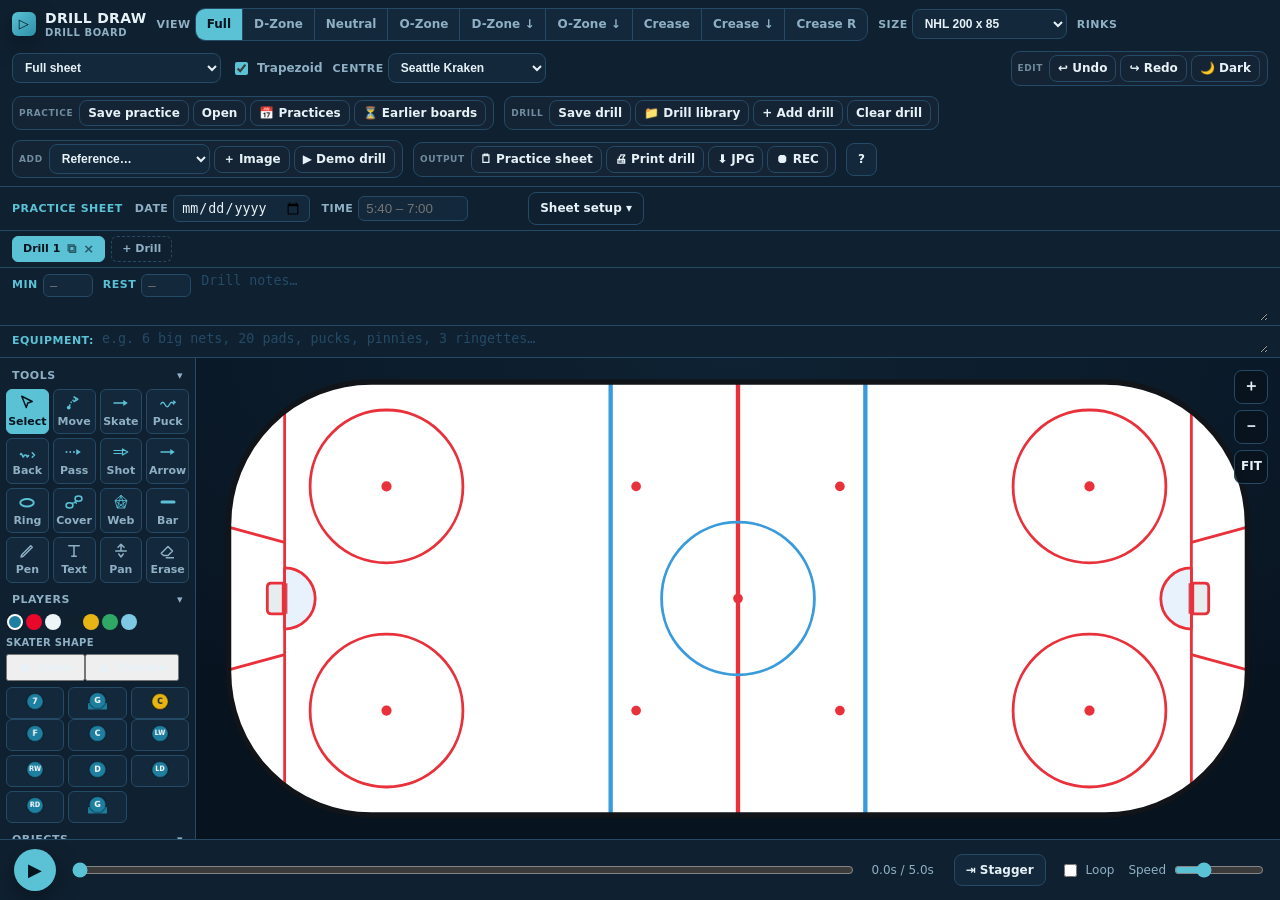
==== index.html @ b733887f "Group the toolbar, and fold the sheet band down to the line that changes Twenty-odd buttons in one r" ====
<!doctype html>
<meta charset="utf-8">
<meta name="viewport" content="width=device-width, initial-scale=1, maximum-scale=1, user-scalable=no">
<title>Drill Draw</title>
<link rel="icon" href="data:image/svg+xml,<svg xmlns='http://www.w3.org/2000/svg' viewBox='0 0 100 100'><rect width='100' height='100' rx='18' fill='%230A1622'/><ellipse cx='50' cy='54' rx='34' ry='22' fill='none' stroke='%23EAF6FB' stroke-width='5'/><line x1='16' y1='54' x2='84' y2='54' stroke='%23E8313A' stroke-width='4'/><line x1='50' y1='32' x2='50' y2='76' stroke='%233A9BDC' stroke-width='3'/><circle cx='50' cy='54' r='8' fill='none' stroke='%233A9BDC' stroke-width='3'/></svg>">
<link rel="stylesheet" href="style.css?v=uitidy-202611111545">


<div class="app">
  <!-- TOP -->
  <div class="top">
    <div class="brand"><span class="mark">▷</span><div>DRILL&nbsp;DRAW<small>DRILL BOARD</small></div></div>

    <span class="lbl">View</span>
    <div class="seg" id="viewSeg"></div>

    <span class="lbl">Size</span>
    <select id="rinkSizeSel" class="tbtn" style="padding:6px 8px;-webkit-appearance:menulist" title="Sheet size. The markings stay where they really are; only the ice around them changes."></select>

    <span class="lbl">Rinks</span>
    <select id="rinkSel" class="tbtn" style="padding:6px 8px;-webkit-appearance:menulist">
      <option value="full">Full sheet</option>
      <option value="half">Half sheet</option>
      <option value="halves">Two half sheets HORIZONTAL</option>
      <!-- Zone plays drawn net-down, two to a picture - the shape Josh's
           faceoff plays already come in. -->
      <option value="halvesV">Two half sheets VERTICAL</option>
      <option value="twofull">Two full sheets</option>
      <option value="field">Grass Field</option>
      <option value="iceplex">KCI Iceplex</option>
    </select>
    <label class="tchk" style="color:var(--muted);font-weight:600"><input type="checkbox" id="trapChk" checked> Trapezoid</label>

    <span class="lbl">Centre</span>
    <select id="logoSel" class="tbtn" style="padding:6px 8px;-webkit-appearance:menulist">
      <option value="none">No logo</option>
      <option value="krakenS" selected>Seattle Kraken</option>
      <option value="youthS">Kraken (mono)</option>
      <option value="anchorage">Anchorage Academy</option>
      <option value="anchorLight">Anchor (ice)</option>
      <option value="anchorNavy">Anchor (navy)</option>
      <option value="upload">Upload…</option>
    </select>

    <div class="spacer"></div>

    <!-- Twenty-odd buttons, all the same size and weight, with Save practice
         sitting next to Clear drill looking identical. Grouped by WHAT COMES
         OUT of them instead, each group named: the name is the only thing that
         tells you where to look for something you have not used in a week. -->
    <div class="tgroup" title="Undo, redo, and how the ice is lit">
      <span class="tglabel">Edit</span>
      <button class="tbtn ghost" id="undoBtn" title="Undo (Ctrl+Z)">↩ Undo</button>
      <button class="tbtn ghost" id="redoBtn" title="Redo (Ctrl+Y)">↪ Redo</button>
      <button class="tbtn ghost" id="darkIceBtn" title="Toggle dark ice">🌙 Dark</button>
    </div>

    <div class="tgroup" title="The whole practice — every drill tab together">
      <span class="tglabel">Practice</span>
      <button class="tbtn ghost" id="exportBtn" title="Save the whole practice — every drill tab — as one file">Save practice</button>
      <button class="tbtn ghost" id="importBtn" title="Open a saved practice. This REPLACES the drills on the board.">Open</button>
      <!-- Every day, saved or still to build. The date box only tells you
           about a practice once you have guessed its date; this is the list. -->
      <button class="tbtn ghost" id="practiceBtn" title="Every practice you have saved, newest first, plus the ice on the calendar with no practice built yet">📅 Practices</button>
      <!-- The board keeps its last 10 states in this browser. They were only
           reachable from the restore prompt on load, which means on the one day
           Josh needed them they were unreachable. -->
      <button class="tbtn ghost" id="histBtn" title="The last boards this browser kept — newest first. Use it to get back work that was never saved to a file.">⏳ Earlier boards</button>
    </div>

    <!-- A practice collects tabs; the bank holds one drill per file. Saving the
         whole board under a drill's name is how a "drill" file ends up with
         four drills in it - so the two saves live in different groups. -->
    <div class="tgroup" title="One drill — the tab you are on">
      <span class="tglabel">Drill</span>
      <button class="tbtn ghost" id="saveDrillBtn" title="Save only the drill you are on, as its own file for the library">Save drill</button>
      <!-- Picking a drill by filename is picking blind. This shows the drawings. -->
      <button class="tbtn ghost" id="libBtn" title="See your saved drills as pictures and add one as a tab">📁 Drill library</button>
      <button class="tbtn ghost" id="addDrillBtn" title="Bring a saved file in as extra drill tabs, keeping what you have open">+ Add drill</button>
      <button class="tbtn ghost" id="clearBtn" title="Empties the drill you are on. The other drill tabs are not touched.">Clear drill</button>
    </div>

    <div class="tgroup" title="Put something on the ice to draw over">
      <span class="tglabel">Add</span>
      <select id="refSel" class="tbtn" style="padding:6px 8px;-webkit-appearance:menulist" title="Drop a drill diagram on the ice to trace and animate over">
        <option value="">Reference…</option>
        <option value="stations">10U Stealth (stations)</option>
        <option value="swing">Figure-8 swing</option>
        <option value="flow">Flow / regroup</option>
        <option value="cones">Cone weave</option>
        <option value="uploadref">Upload…</option>
      </select>
      <button class="tbtn ghost" id="imgBtn" title="Insert a logo or photo for a client">＋ Image</button>
      <button class="tbtn ghost" id="demoBtn" title="Load the 2v1 breakout example in its own tab. The drill you are on is not touched.">▶ Demo&nbsp;drill</button>
    </div>

    <div class="tgroup" title="Paper, pictures and video out">
      <span class="tglabel">Output</span>
      <button class="tbtn ghost" id="sheetBtn" title="Print every drill tab as a practice sheet — four rinks a page, notes on the lines beside each one">🗒 Practice sheet</button>
      <button class="tbtn ghost" id="printBtn" title="Print the drill you are on, one to a page">🖨 Print drill</button>
      <button class="tbtn ghost" id="imgExportBtn" title="Export current view as JPG">⬇ JPG</button>
      <button class="tbtn ghost" id="recBtn" title="Record canvas to video (WebM)">⏺ REC</button>
    </div>

    <button class="tbtn" id="helpBtn" title="Quick start">?</button>
    <input type="file" id="imgFile" accept="image/*" hidden>
    <input type="file" id="jsonFile" accept="application/json,.json" hidden>
    <input type="file" id="logoFile" accept="image/*" hidden>
    <input type="file" id="refFile" accept="image/*" hidden>
  </div>

  <!-- The practice sheet's header band. It prints at the top of both pages and
       saves with the file, so yesterday's sheet reopens already filled in. -->
  <!-- The band used to lay every field out at once and pushed the ice a long
       way down the page. Most of it - team, coach, the crests, the rest value -
       is set once and then read, not edited. So the line that is ALWAYS here is
       the one Josh changes per practice and reads while he builds: the day, the
       time, which ice, what it adds up to. The rest is one click away. -->
  <div class="sheet-head" id="sheetHead">
    <span class="sh-lbl">Practice sheet</span>
    <label>Date <input type="date" id="shDate"></label>
    <label>Time <input type="text" id="shTime" placeholder="5:40 – 7:00"></label>
    <!-- Wednesday has two ice times. When the card holds more than one session
         for this date, pick which one the sheet prints. -->
    <label id="shSessionWrap" style="display:none">Session
      <select id="shSession" class="shlogo"></select>
    </label>
    <!-- What the drills add up to, against the ice you have booked. -->
    <span class="sh-note" id="minsTotal"></span>
    <!-- Which session of the season this is, counted off calendar.json. -->
    <span class="sh-note" id="iceCount"></span>
    <span class="sh-note" id="linesState"></span>
    <!-- Changing the date re-points the header, the lines and the ice count,
         but the DRILLS are whatever tabs are open - they only change when a
         practice is opened. If the folder holds one for the day you just
         picked, this offers it rather than making you hunt the file name. -->
    <button class="sh-note sh-open" id="openDayBtn" hidden></button>
    <div class="spacer"></div>
    <button class="tbtn ghost sh-more" id="sheetMore" aria-expanded="false"
      title="Team, coach, crests, rest between drills, and loading the line-up card">Sheet setup ▾</button>
  </div>

  <!-- Set once a season, or once a practice at most. -->
  <div class="sheet-more" id="sheetMoreRow" hidden>
    <label>Team <input type="text" id="shTeam" placeholder="18U AAA Jr Kraken"></label>
    <label>Coach <input type="text" id="shCoach" placeholder="Mizerek"></label>
    <!-- Water, a word at the board, the next drill getting set up: real time
         that the drill minutes never counted, so a 75-minute plan quietly
         needed 85. Editable, because it varies. -->
    <label title="Water, board talk, setting up the next drill. Counted between drills, not after the last one.">Between drills <input type="number" id="shGap" min="0" max="10" step="1" value="2" style="width:44px"> min</label>
    <!-- Front and back carry different crests on Josh's sheet - the Seattle
         Kraken wordmark on page 1, the Jr Kraken lockup on page 2 - so each
         page gets its own picker. An upload sticks until it is replaced. -->
    <label title="Crest at the top of page 1">Front crest
      <select id="shLogoF" class="shlogo"></select>
    </label>
    <label title="Crest at the top of page 2, above the lineup grid">Back crest
      <select id="shLogoB" class="shlogo"></select>
    </label>
    <!-- Lines come in as the line-up card's own export. Drill Draw is a public
         page and cannot read the gated Kraken site, so the file does the
         travelling; it is kept in this browser and never uploaded. -->
    <button class="tbtn ghost" id="linesBtn" title="Load the line-up card's exported .json (and roster.json) so the back page fills in for this date">👥 Lines…</button>
    <span class="sh-note" id="linesNote"></span>
    <button class="sh-clear" id="linesClear" title="Forget the loaded lines and roster" style="display:none">×</button>
    <input type="file" id="shLogoFile" accept="image/*" hidden>
    <input type="file" id="linesFile" accept="application/json,.json" multiple hidden>
  </div>

  <div class="scenebar" id="scenebar"></div>
  <div class="drill-notes notes-row">
    <label class="mins-lbl" title="How long this rink runs. Totalled against the Time above and printed on the sheet.">Min
      <input type="number" id="drillMins" min="0" max="180" step="1" placeholder="–">
    </label>
    <!-- Rest AFTER this drill. Blank means the Between-drills default; 0 means
         it runs straight into the next one, which is how a block of faceoff
         plays is walked through. A long one can also be set longer - a hard
         battle drill is not followed by the same breather as a warmup. -->
    <label class="mins-lbl" title="Water and board time AFTER this drill. Blank uses the Between-drills default. 0 runs straight into the next drill.">Rest
      <input type="number" id="drillRest" min="0" max="30" step="1" placeholder="–">
    </label>
    <textarea id="drillNotes" rows="1" placeholder="Drill notes…"></textarea>
  </div>
  <div class="drill-notes equip-bar"><span class="equip-lbl">Equipment:</span><textarea id="equipNotes" rows="1" placeholder="e.g. 6 big nets, 20 pads, pucks, pinnies, 3 ringettes…"></textarea></div>
  <div class="body">
    <!-- TRAY -->
    <div class="tray">
      <!-- Tools sit at the top now. Two-wide, sixteen deep, and last in the list,
           the rail started 200px below the bottom of the tray: on a laptop you
           could not see Select or Move at all without scrolling, and Move is the
           tool everything on the ice animates from. -->
      <h4 class="tray-toggle" data-target="sec-tools">Tools <span class="tray-arrow">▾</span></h4>
      <div class="tray-sec" id="sec-tools">
        <div class="toolgrid" id="tools"></div>
      </div>

      <h4 class="tray-toggle" data-target="sec-players">Players <span class="tray-arrow">▾</span></h4>
      <div class="tray-sec" id="sec-players">
        <div class="swatchrow" id="swatches"></div>
        <div class="kd-holds" id="playerShapes" style="margin:6px 0"></div>
        <div class="pieces player-grid" id="skaters"></div>
        <div class="pieces player-grid" id="positions"></div>
      </div>

      <h4 class="tray-toggle" data-target="sec-objects">Objects <span class="tray-arrow">▾</span></h4>
      <div class="tray-sec" id="sec-objects">
        <div class="pieces obj-grid" id="equip"></div>
      </div>

      <!-- This row was headed "Move", which named nothing you can see in it. It is
           the colour used for the next object or line you draw, and for whatever
           is selected. -->
      <h4 class="tray-toggle" data-target="sec-objcolor" title="Colour for the next object or line you draw, or for the current selection">Object colour <span class="tray-arrow">▾</span></h4>
      <div class="tray-sec" id="sec-objcolor">
        <div class="swatchrow" id="objcolors"></div>
      </div>
    </div>

    <!-- STAGE -->
    <div class="stage">
      <canvas id="cv"></canvas>
<div class="zoomctl">
        <button id="zin" title="Zoom in">＋</button>
        <button id="zout" title="Zoom out">－</button>
        <button id="zfit" title="Fit view" style="font-size:12px">FIT</button>
      </div>

      <!-- INSPECTOR -->
      <div class="inspect" id="inspect">
        <div class="title"><span id="inspTitle">Selection</span><button id="inspClose">×</button></div>
        <div id="inspBody"></div>
      </div>
    </div>
  </div>

  <!-- TRANSPORT -->
  <div class="transport">
    <button class="play" id="playBtn" title="Play / pause (Space)">▶</button>
    <div class="scrub">
      <input type="range" id="scrubber" min="0" max="1000" value="0">
      <span class="time" id="timeLbl">0.0s / 5.0s</span>
    </div>
    <button class="tbtn" id="staggerBtn" title="Space out start times so pieces move one after another">⇥ Stagger</button>
    <label class="tchk"><input type="checkbox" id="loopChk"> Loop</label>
    <label class="tchk">Speed
      <input type="range" id="speed" min="2" max="12" step="0.5" value="5" style="width:90px">
    </label>
  </div>
</div>

<div class="toast" id="toast"></div>

<!-- SAVE DRILL MODAL -->
<div class="modal" id="saveModal">
  <div class="card" style="max-width:360px">
    <h2 style="font-size:16px;margin-bottom:12px">Save Drill</h2>
    <div class="field">
      <label>Drill name</label>
      <input type="text" id="drillNameInput" placeholder="e.g. 2v1 Breakout" maxlength="80" style="font-size:14px">
    </div>
    <!-- Saving used to offer back the name of the last file OPENED, which on a
         new day means today's drawings aimed at yesterday's file. This line
         says, in words, what is about to be written and for which day. -->
    <p id="saveWhat" style="font-size:11px;color:var(--muted);margin:8px 0 0"></p>
    <p id="saveWarn" style="font-size:11px;color:#ffb34d;margin:6px 0 0;display:none"></p>
    <!-- This used to read "File will download - save it to your Drills folder",
         which is the FALLBACK path. In Chrome the app opens a folder picker and
         writes straight there, so the label was describing something that does
         not happen and hid the fact that you get to choose. -->
    <p style="font-size:11px;color:var(--muted);margin:8px 0">You pick the folder — the browser remembers it for next time.</p>
    <div style="display:flex;gap:8px;margin-top:14px;justify-content:flex-end">
      <button class="tbtn ghost" id="saveModalCancel">Cancel</button>
      <button class="tbtn" id="saveModalConfirm" style="background:var(--accent);color:#04141c;border-color:var(--accent)">Choose folder &amp; save</button>
    </div>
  </div>
</div>

<!-- HELP -->
<div class="modal" id="modal">
  <div class="card">
    <h2>Drill Draw — quick start</h2>
    <p>A whiteboard that <b>moves</b>. Drop pieces on the ice, draw where they travel, press play.</p>

    <h3>Make a piece move</h3>
    <ol>
      <li>Click a <b>skater</b> (or any piece) in the tray, then click the ice to place it.</li>
      <li>Pick the <b>Move</b> tool and <b>drag from that piece</b> to draw where it travels. You'll see a shaded <b>lane</b> showing the range, with a faded ghost of the piece at the destination.</li>
      <li>Press <b>Play</b>. The piece glides along the lane. Give several pieces lanes and they move together.</li>
      <li>Reshape any lane: <b>Select</b> it and drag the dots. Move the piece and its lane follows.</li>
      <li>Want a rush that unfolds in order? Hit <b>⇥ Stagger</b>, or select a lane and set its <b>Start delay</b> and <b>Travel time</b>.</li>
    </ol>
    <p class="mini">Only <b>Move</b> animates. Every other tool draws the diagram and never moves anything.</p>

    <!-- Every tool on the rail, by the name on its button. This card used to
         name five of sixteen, so Puck, Back, Ring, Cover, Web, Bar and Text
         were documented nowhere. -->
    <h3>The tools</h3>
    <ol>
      <li><b>Select</b> pick up and drag · <b>Move</b> animate a piece · <b>Pan</b> drag the view · <b>Erase</b> click a piece or line to delete it.</li>
      <li><b>Skate</b> solid line, skating route · <b>Puck</b> wavy line, skating with the puck · <b>Back</b> skating backwards.</li>
      <li><b>Pass</b> dotted line — click to add a bump or redirect, double-click to finish · <b>Shot</b> double line · <b>Arrow</b> straight arrow.</li>
      <li><b>Ring</b> drag a box around a player to circle them · <b>Cover</b> circle a player, then circle who they cover, and a line joins the two.</li>
      <li><b>Web</b> click each player, double-click to close — lines join them all, so a dense web means they're bunched and a thin one means space · <b>Bar</b> straight bar with no head, a gap to close or a lane to seal.</li>
      <li><b>Pen</b> freehand · <b>Text</b> click to drop a label, double-click it to edit.</li>
    </ol>

    <h3>Carry &amp; pass a puck</h3>
    <ol>
      <li>Give your players their <b>Move</b> routes first.</li>
      <li>Select a <b>puck</b>. In its panel, <b>Set carrier</b> and click the player who starts with it.</li>
      <li><b>Add pass</b> and click the receiver. The puck rides the carrier, then passes to where the receiver <i>will be</i> (a lead pass), then rides them. Chain more passes for give-and-go, D-to-D, breakouts.</li>
      <li>Adjust each pass's timing with its slider so it lands on the tape.</li>
    </ol>

    <h3>Build the picture</h3>
    <ol>
      <li><b>Players</b> tray: skaters, goalie, coach and position letters, in the team colour you pick above them. <b>Objects</b> tray: puck, pucks, ball, net, cone, tire, bumper, ring, dot, zone. <b>Object colour</b> sets the colour of the next object or line, or recolours what's selected.</li>
      <li><b>View</b> isolates a zone (D-zone / neutral / O-zone). <b>Rinks</b> switches to a half sheet, two sheets for split-ice stations, the grass field or the Iceplex.</li>
      <li><b>＋ Image</b> drops in a client logo or photo; drag and resize it like any piece.</li>
      <li><b>Select</b> tool: click to pick one, <b>drag a box</b> over empty ice to select many, <b>Shift-click</b> to add or remove. Then drag any to move them together, recolour, <kbd>⌘/Ctrl D</kbd> to duplicate, or <kbd>Delete</kbd> to remove the whole group.</li>
    </ol>

    <h3>Keep your work</h3>
    <p><b>Save</b> writes the drill into a folder you choose; <b>Open</b> loads it back. <b>⬇ JPG</b> does the same for the picture, and remembers its own folder separately &mdash; point it at your Systems &amp; Drills folder on Drive and the picture goes up on the team site by itself. <kbd>Space</kbd> play, <kbd>Esc</kbd> deselect, <kbd>Ctrl/⌘ Z</kbd> undo.</p>

    <div class="closerow"><button class="tbtn" id="helpClose">Got it</button></div>
  </div>
</div>

<script src="app.js?v=uitidy-202611111545"></script>
<script>
  // Offline copy (sw.js): online nothing changes; offline this page still opens.
  if ("serviceWorker" in navigator) navigator.serviceWorker.register("sw.js").catch(function () { });
</script>
---- style.css ----
:root{
    --navy:#0A1622; --navy2:#0F2030; --panel:#13283A; --panel2:#193449;
    --line:#244A66; --ink:#E7F2F8; --muted:#8FB0C4; --ice:#EAF6FB; --ice2:#D6ECF4;
    --accent:#5BC2D6; --accentdk:#2E8FA8; --gold:#E7B416; --red:#E9072B;
    --shadow:0 8px 24px rgba(0,0,0,.35);
    --r:10px;
  }
  body.light-theme{
    --navy:#F0F4F8; --navy2:#FFFFFF; --panel:#E2EAF0; --panel2:#D0DCE8;
    --line:#B0C4D4; --ink:#0A1622; --muted:#4A6A82; --ice:#EAF6FB; --ice2:#D6ECF4;
    --shadow:0 4px 16px rgba(0,0,0,.12);
  }
  *{box-sizing:border-box}
  html,body{height:100%}
  body{margin:0;background:var(--navy);color:var(--ink);
    font:14px/1.4 "Inter",system-ui,Segoe UI,Roboto,Helvetica,Arial,sans-serif;
    -webkit-font-smoothing:antialiased;overflow:hidden;user-select:none;-webkit-user-select:none}
  button{font:inherit;color:inherit;cursor:pointer}
  .app{display:flex;flex-direction:column;height:100vh;width:100vw}

  /* top bar */
  .top{display:flex;flex-wrap:wrap;align-items:center;gap:10px;padding:8px 12px;background:var(--navy2);
    border-bottom:1px solid var(--line);flex:0 0 auto;z-index:5}
  .brand{display:flex;align-items:center;gap:9px;font-weight:800;letter-spacing:.3px}
  .brand .mark{width:24px;height:24px;border-radius:6px;
    background:linear-gradient(135deg,var(--accent),var(--accentdk));
    display:grid;place-items:center;color:#04141c;font-size:13px;box-shadow:var(--shadow)}
  .brand small{display:block;font-weight:600;font-size:10px;color:var(--muted);letter-spacing:.6px;margin-top:-2px}
  .seg{display:flex;background:var(--panel);border:1px solid var(--line);border-radius:var(--r);overflow:hidden}
  .seg button{background:transparent;border:0;padding:7px 11px;color:var(--muted);font-size:12px;font-weight:600;
    border-right:1px solid var(--line)}
  .seg button:last-child{border-right:0}
  .seg button.on{background:var(--accent);color:#04141c}
  .seg button:hover:not(.on){background:var(--panel2);color:var(--ink)}
  .top .spacer{flex:1}
  .tbtn{background:var(--panel);border:1px solid var(--line);border-radius:8px;padding:7px 11px;font-size:12px;
    font-weight:600;color:var(--ink);display:inline-flex;align-items:center;gap:6px}
  .tbtn:hover{background:var(--panel2)}
  .tbtn.ghost{background:transparent}
  .top .lbl{font-size:11px;color:var(--muted);font-weight:600;text-transform:uppercase;letter-spacing:.5px;margin-right:-6px}

  /* scene tabs */
  .scenebar{display:flex;align-items:center;gap:6px;padding:5px 12px;background:var(--navy2);
    border-bottom:1px solid var(--line);flex:0 0 auto;overflow-x:auto;min-height:36px}
  .scenetab{padding:4px 10px;border-radius:6px;font-size:11px;font-weight:700;
    border:1px solid var(--line);background:var(--panel);color:var(--muted);cursor:pointer;
    white-space:nowrap;display:flex;align-items:center;gap:5px}
  .scenetab:hover:not(.on){background:var(--panel2);color:var(--ink)}
  .scenetab.on{background:var(--accent);color:#04141c;border-color:var(--accent)}
  .scenetab-x{font-size:13px;line-height:1;opacity:.6;margin-left:2px}
  .scenetab-x:hover{opacity:1}
  .scenetab-add{background:transparent;border-style:dashed;color:var(--muted)}
  .scenetab-add:hover{background:var(--panel);color:var(--ink)}

  .body{flex:1;display:flex;min-height:0}

  /* tray */
  /* 196, not 172. Four thumbnails plus the scrollbar need the width; at 172 the
     third column of Objects sat outside the box, reachable only by scrolling
     sideways inside a 144px strip. */
  .tray{width:196px;flex:0 0 auto;background:var(--navy2);border-right:1px solid var(--line);
    padding:5px 6px;overflow-y:auto}
  .tray h4{margin:6px 2px 3px;font-size:11px;letter-spacing:.5px;text-transform:uppercase;color:var(--muted)}
  .tray h4:first-child{margin-top:2px}
  .tray-toggle{cursor:pointer;display:flex;justify-content:space-between;align-items:center;
    padding:3px 4px;border-radius:5px;user-select:none}
  .tray-toggle:hover{background:var(--panel2);color:var(--ink)}
  .tray-arrow{font-size:11px;transition:transform .18s}
  .tray-toggle.collapsed .tray-arrow{transform:rotate(-90deg)}
  .tray-sec{overflow:hidden;transition:max-height .2s ease}
  .tray-sec.collapsed{max-height:0!important}
  .tray-sec>*{overflow-x:auto}
  /* Four across, not two. Sixteen tools stacked two-wide made a 415px rail that
     started below the fold, so Select and Move - the tool the whole animation
     runs on - could not be seen without scrolling. Four rows of four fit, and
     every tool keeps its name. */
  .toolgrid{display:grid;grid-template-columns:repeat(4,minmax(0,1fr));gap:4px}
  .tool{background:var(--panel);border:1px solid var(--line);border-radius:6px;padding:4px 2px;
    display:flex;flex-direction:column;align-items:center;gap:2px;font-size:11px;font-weight:600;color:var(--muted)}
  .tool svg{width:18px;height:18px}
  .tool:hover{background:var(--panel2);color:var(--ink)}
  .tool.on{background:var(--accent);color:#04141c;border-color:var(--accent)}
  .tool.on svg *{stroke:#04141c}
  /* minmax(0,1fr), not 1fr. A 1fr column will not shrink below its contents, and
     the thumbnails are 56px canvases - that is what pushed every grid wider than
     the tray and put a scrollbar inside each section. */
  .pieces{display:grid;grid-template-columns:repeat(2,minmax(0,1fr));gap:4px}
  .pieces.obj-grid{grid-template-columns:repeat(4,minmax(0,1fr))}
  /* Players stay three across. They are the one tray with no name under the
     thumbnail - the picture IS the label - so shrinking them to four is the
     one place the density costs you something. */
  .pieces.player-grid{grid-template-columns:repeat(3,minmax(0,1fr))}
  .pieces.player-grid .piece{height:32px}
  .piece{background:var(--panel);border:1px solid var(--line);border-radius:6px;height:42px;
    display:grid;place-items:center;position:relative}
  .piece:hover{background:var(--panel2);border-color:var(--accentdk)}
  /* The thumbnail is drawn at 56x36 and now scales to whatever the cell is. */
  .piece canvas{pointer-events:none;max-width:100%;height:auto}
  .piece .nm{position:absolute;bottom:1px;left:0;right:0;text-align:center;font-size:9px;color:var(--muted)}
  .swatchrow{display:flex;flex-wrap:wrap;gap:3px;margin:1px 1px 0}
  .sw{width:16px;height:16px;border-radius:50%;border:2px solid transparent;cursor:pointer}
  .sw.on{border-color:#fff;box-shadow:0 0 0 1px var(--navy)}

  /* canvas */
  .stage{flex:1;position:relative;min-width:0;background:
    radial-gradient(120% 120% at 50% 0%, #0E2233 0%, #081320 70%)}
  #cv{position:absolute;inset:0;width:100%;height:100%;display:block;cursor:crosshair;touch-action:none}
  #cv.select{cursor:default}
  #cv.pan{cursor:grab}
  .hint{display:none!important}
  .zoomctl{position:absolute;right:12px;top:12px;display:flex;flex-direction:column;gap:6px}
  .zoomctl button{width:34px;height:34px;border-radius:8px;background:rgba(8,18,28,.8);
    border:1px solid var(--line);font-size:16px;font-weight:700;display:grid;place-items:center}
  .zoomctl button:hover{background:var(--panel2)}

  /* inspector */
  .inspect{position:absolute;right:12px;bottom:12px;width:230px;background:rgba(10,20,30,.94);
    border:1px solid var(--line);border-radius:12px;padding:12px;box-shadow:var(--shadow);display:none}
  .inspect.show{display:block}
  .inspect .title{font-weight:700;font-size:12px;margin-bottom:8px;display:flex;justify-content:space-between;align-items:center}
  .inspect .title button{background:none;border:0;color:var(--muted);font-size:16px;line-height:1}
  .field{margin:8px 0}
  .field label{display:block;font-size:10px;text-transform:uppercase;letter-spacing:.5px;color:var(--muted);margin-bottom:4px}
  .field input[type=text],.field input[type=number]{width:100%;background:var(--panel);border:1px solid var(--line);
    border-radius:7px;color:var(--ink);padding:6px 8px;font:inherit}
  .field input[type=range]{width:100%;accent-color:var(--accent)}
  .row2{display:flex;gap:8px}
  .row2>*{flex:1}
  .del{width:100%;margin-top:6px;background:rgba(233,7,43,.15);border:1px solid rgba(233,7,43,.5);
    color:#ff8a9a;border-radius:8px;padding:7px;font-weight:700}
  .del:hover{background:rgba(233,7,43,.28)}
  .mini{font-size:11px;color:var(--muted);margin:2px 0 8px}

  /* bottom transport */
  .transport{flex:0 0 auto;background:var(--navy2);border-top:1px solid var(--line);
    display:flex;align-items:center;gap:14px;padding:9px 14px}
  .play{width:42px;height:42px;border-radius:50%;border:0;background:var(--accent);color:#04141c;
    font-size:18px;display:grid;place-items:center;box-shadow:var(--shadow)}
  .play:hover{background:#6fd0e3}
  .scrub{flex:1;display:flex;align-items:center;gap:10px}
  .scrub input[type=range]{flex:1;accent-color:var(--accent)}
  .time{font-variant-numeric:tabular-nums;font-size:12px;color:var(--muted);min-width:74px;text-align:center}
  .tchk{display:flex;align-items:center;gap:6px;font-size:12px;color:var(--muted)}
  .tchk input{accent-color:var(--accent)}
  kbd{background:var(--panel);border:1px solid var(--line);border-bottom-width:2px;border-radius:5px;
    padding:1px 5px;font:11px ui-monospace,monospace;color:var(--ink)}
  .toast{position:fixed;left:50%;bottom:78px;transform:translateX(-50%) translateY(20px);opacity:0;
    background:#08131e;border:1px solid var(--accentdk);color:var(--ink);padding:8px 16px;border-radius:999px;
    font-size:12.5px;transition:.25s;pointer-events:none;z-index:30}
  .toast.show{opacity:1;transform:translateX(-50%) translateY(0)}

  /* help modal */
  .modal{position:fixed;inset:0;background:rgba(4,10,16,.7);display:none;place-items:center;z-index:40}
  .modal.show{display:grid}
  .card{width:min(560px,92vw);max-height:86vh;overflow:auto;background:var(--navy2);border:1px solid var(--line);
    border-radius:16px;padding:22px 24px;box-shadow:var(--shadow)}
  .card h2{margin:0 0 4px;font-size:18px}
  .card h3{margin:18px 0 6px;font-size:13px;color:var(--accent);text-transform:uppercase;letter-spacing:.6px}
  .card p,.card li{color:var(--muted);font-size:13.5px}
  .card ol{padding-left:18px;margin:6px 0}
  .card .x{position:absolute}
  .card .closerow{display:flex;justify-content:flex-end;margin-top:18px}
  @media (max-width:760px){
    .tray{width:172px}
    .pieces.obj-grid,.pieces.player-grid{grid-template-columns:repeat(3,minmax(0,1fr))}
    .inspect{width:200px}
    .seg button{padding:7px 8px}
  }

  /* dark ice mode */
  body.dark-ice{--ice:#1a2a3a;--ice2:#152233}

  /* drill notes */
  .drill-notes{padding:3px 12px 4px;background:var(--navy2);border-bottom:1px solid var(--line);flex:0 0 auto}
  /* Three lines to start, grows with what you type, and still draggable past
     that. A one-line box for "1. Forward to backward, escape, attack with fake
     and shot. 2. With puck, low through zone..." meant writing a paragraph
     through a letterbox. */
  .drill-notes textarea{width:100%;background:transparent;border:none;border-radius:0;color:var(--muted);
    font:12px/1.45 inherit;resize:vertical;outline:none;padding:2px 0;
    min-height:50px;max-height:40vh;overflow-y:auto;display:block}
  .equip-bar textarea{min-height:24px}
  .drill-notes textarea::placeholder{color:var(--line)}
  .drill-notes textarea:focus{color:var(--ink)}

  /* practice sheet header band */
  .sheet-head{display:flex;align-items:center;gap:12px;flex-wrap:wrap;
    padding:5px 12px;background:var(--navy2);border-bottom:1px solid var(--line);flex:0 0 auto}
  .sheet-head .sh-lbl{font-size:11px;font-weight:700;color:var(--accent);
    text-transform:uppercase;letter-spacing:.5px;white-space:nowrap}
  .sheet-head label{display:flex;align-items:center;gap:5px;font-size:11px;
    font-weight:600;color:var(--muted);text-transform:uppercase;letter-spacing:.4px}
  .sheet-head input{background:var(--panel);border:1px solid var(--line);border-radius:6px;
    color:var(--ink);padding:4px 7px;font:12px/1.3 inherit;text-transform:none;letter-spacing:0}
  .sheet-head input:focus{outline:none;border-color:var(--accentdk)}
  .sheet-head input#shTeam{width:170px}
  .sheet-head input#shCoach{width:120px}
  .sheet-head input#shTime{width:110px}
  .sheet-head .sh-clear{background:none;border:0;color:var(--muted);font-size:15px;
    line-height:1;padding:0 2px;margin-left:-4px}
  .sheet-head .sh-clear:hover{color:#ff8a9a}
  .sheet-head .sh-note{font-size:11px;color:var(--muted);white-space:nowrap}
  .sheet-head .sh-note.on{color:var(--accent);font-weight:600}
  .sheet-head .sh-note.final{color:#7ee0a6;font-weight:700}
  .sheet-head .sh-note.draft{color:var(--gold);font-weight:700}
  .sheet-head select.shlogo{background:var(--panel);border:1px solid var(--line);border-radius:6px;
    color:var(--ink);padding:4px 6px;font:12px/1.3 inherit;text-transform:none;letter-spacing:0;
    -webkit-appearance:menulist}

  /* drill library — the saved drills as pictures */
  #libPanel{position:fixed;inset:0;z-index:10000;background:rgba(4,10,16,.9);
    display:flex;flex-direction:column}
  #libPanel .lib-bar{flex:0 0 auto;display:flex;align-items:center;gap:12px;
    padding:9px 14px;background:var(--navy2);border-bottom:1px solid var(--line)}
  #libPanel .lib-ttl{font-weight:800;font-size:13px;letter-spacing:.3px}
  #libPanel .lib-hint{flex:1;font-size:11.5px;color:var(--muted)}
  #libPanel .lib-grid{flex:1;min-height:0;overflow:auto;padding:14px;
    display:grid;gap:12px;grid-template-columns:repeat(auto-fill,minmax(230px,1fr));
    align-content:start}
  .libcard{background:var(--panel);border:1px solid var(--line);border-radius:10px;
    padding:8px;display:flex;flex-direction:column;gap:6px;text-align:left;color:var(--ink)}
  .libcard:hover{background:var(--panel2);border-color:var(--accent)}
  .libcard img{width:100%;height:auto;border-radius:6px;background:#fff;display:block}
  .libcard span{font-size:11.5px;font-weight:600;line-height:1.25;color:var(--muted);
    overflow-wrap:anywhere}
  .libcard:hover span{color:var(--ink)}
  .libnone{height:90px;display:grid;place-items:center;border-radius:6px;
    background:var(--navy);color:var(--muted);font-size:11px}

  /* earlier boards — the way back from a wipe */
  #histPanel{position:fixed;inset:0;z-index:10001;background:rgba(4,10,16,.9);
    display:flex;flex-direction:column}
  #histPanel .lib-bar{flex:0 0 auto;display:flex;align-items:center;gap:12px;
    padding:9px 14px;background:var(--navy2);border-bottom:1px solid var(--line)}
  #histPanel .lib-ttl{font-weight:800;font-size:13px}
  #histPanel .lib-hint{flex:1;font-size:11.5px;color:var(--muted)}
  #histPanel .hist-list{flex:1;min-height:0;overflow:auto;padding:14px;
    display:flex;flex-direction:column;gap:8px;max-width:760px;width:100%;margin:0 auto}
  .histrow{background:var(--panel);border:1px solid var(--line);border-radius:9px;
    padding:9px 12px;display:flex;flex-direction:column;gap:3px;text-align:left;color:var(--ink)}
  .histrow:hover{background:var(--panel2);border-color:var(--accent)}
  .histrow b{font-size:12.5px}
  .histrow span{font-size:11.5px;color:var(--muted)}
  .histrow:hover span{color:var(--ink)}

  /* practice sheet preview — the sheet on screen before it goes to paper */
  /* Above the unsaved-board restore bar, which is built in JS at z-index 9999
     and was landing on top of the sheet. The offer is not dismissed by opening
     the preview - it is still there, and still answerable, once you close it. */
  #sheetPrev{position:fixed;inset:0;z-index:10000;background:rgba(4,10,16,.82);
    display:flex;flex-direction:column}
  #sheetPrev .sp-bar{flex:0 0 auto;display:flex;align-items:center;gap:12px;
    padding:9px 14px;background:var(--navy2);border-bottom:1px solid var(--line)}
  #sheetPrev .sp-ttl{font-weight:800;font-size:13px;letter-spacing:.3px}
  #sheetPrev .sp-hint{flex:1;font-size:11.5px;color:var(--muted)}
  #sheetPrev .sp-hint b{color:var(--ink)}
  #sheetPrev #spPrint{background:var(--accent);color:#04141c;border-color:var(--accent)}
  #sheetPrev .sp-body{flex:1;min-height:0;overflow:auto;display:flex;justify-content:center;
    padding:16px;background:#5A6672}
  #sheetPrev iframe{width:816px;max-width:100%;height:100%;min-height:1056px;border:0;
    background:#fff;box-shadow:0 6px 28px rgba(0,0,0,.45)}

  /* minutes sits beside the notes, not above them — it belongs to the drill */
  .notes-row{display:flex;align-items:flex-start;gap:10px}
  .notes-row textarea{flex:1;min-width:0}
  .mins-lbl{display:flex;align-items:center;gap:5px;font-size:11px;font-weight:700;
    color:var(--accent);text-transform:uppercase;letter-spacing:.5px;padding-top:3px;white-space:nowrap}
  .mins-lbl input{width:50px;background:var(--panel);border:1px solid var(--line);border-radius:6px;
    color:var(--ink);padding:3px 6px;font:12px/1.3 inherit;text-transform:none;letter-spacing:0}
  .mins-lbl input:focus{outline:none;border-color:var(--accentdk)}
  .sheet-head .sh-note.over{color:#ff9aa8;font-weight:700}
  .sheet-head .sh-note.fits{color:#7ee0a6;font-weight:700}

  .equip-bar{display:flex;align-items:center;gap:8px}
  .equip-lbl{font-size:11px;font-weight:700;color:var(--accent);white-space:nowrap;text-transform:uppercase;letter-spacing:.5px}
  .equip-bar textarea{flex:1}

  body.light-theme .stage{background:#E8F0F8}
  body.light-theme .scenetab-add{border-color:var(--line)}

  /* print — handled via JS printDrill(), no @media print needed */

/* The "open the practice for this day" offer. It sits in the sheet band with
   the other status notes, but it is a button and has to look pressable - a
   note you can click but that looks like a note is a feature nobody finds. */
.sh-open{ cursor:pointer; border:1px solid var(--accent); background:transparent;
  color:var(--accent); font:inherit; padding:2px 8px; border-radius:5px;
  max-width:340px; overflow:hidden; text-overflow:ellipsis; white-space:nowrap; }
.sh-open:hover{ background:var(--accent); color:#04141c; }

/* A drill whose work is not in a file yet. Amber, not red: nothing is wrong,
   it just is not on disk. The tooltip says which, because a colour on its own
   tells you something has changed and not what. */
.scenetab.unsaved{ color:#ffb34d; border-color:#7a5520; }
.scenetab.unsaved::before{ content:'• '; color:#ffb34d; }
.scenetab.unsaved.on{ color:#04141c; background:#ffb34d; border-color:#ffb34d; }
.scenetab.unsaved.on::before{ color:#04141c; }

/* PRACTICES — the whole season, saved and still to write. One row a day. */
#practicePanel{ position:fixed; inset:0; z-index:10001; background:rgba(4,12,20,.86);
  display:flex; align-items:center; justify-content:center; }
#practicePanel .libwrap{ width:min(760px,94vw); max-height:88vh; display:flex; flex-direction:column;
  background:var(--panel,#0f2030); border:1px solid #27445c; border-radius:12px; overflow:hidden; }
#practicePanel .libhead{ display:flex; align-items:center; gap:10px; padding:12px 14px; border-bottom:1px solid #27445c; }
#practicePanel .libdir{ color:var(--muted); font-size:12px; margin-right:auto; }
.prlist{ overflow:auto; padding:6px 0; }
.prow{ display:flex; gap:12px; align-items:flex-start; padding:8px 14px; border-bottom:1px solid #1b3243; }
.pr-day{ width:132px; flex:0 0 auto; font-weight:700; font-size:13px; }
.pr-iso{ display:block; color:var(--muted); font-weight:400; font-size:11px; }
.pr-now{ color:#04141c; background:var(--accent); border-radius:4px; padding:0 5px; font-size:10px; }
.pr-mid{ flex:1; min-width:0; display:flex; flex-direction:column; gap:5px; color:var(--muted); font-size:12px; }
.pr-file{ text-align:left; background:#13293b; border:1px solid #27445c; color:#dceaf4;
  border-radius:7px; padding:6px 9px; font:inherit; font-size:12px; cursor:pointer; }
.pr-file:hover{ border-color:var(--accent); color:var(--accent); }
.pr-meta{ display:block; color:var(--muted); font-size:11px; }
/* A day with ice and no practice is the work in front of him, not a problem. */
.prow-todo .pr-day{ color:#8fb3cc; }
.pr-go{ flex:0 0 auto; background:transparent; border:1px solid var(--accent); color:var(--accent);
  border-radius:7px; padding:5px 10px; font:inherit; font-size:12px; cursor:pointer; }
.pr-go:hover{ background:var(--accent); color:#04141c; }
.prfoot{ margin:0; padding:10px 14px; border-top:1px solid #27445c; color:var(--muted); font-size:11px; }

/* Picture size in the drill library. The picture IS the index once there are
   thirty drills, so this is a control, not a preference - labelled, and it
   remembers what Josh picked. */
.libsize-wrap{ display:flex; align-items:center; gap:4px; font-size:11px;
  color:var(--muted); font-weight:600; letter-spacing:.2px; }
.libsize{ background:transparent; border:1px solid var(--line); color:var(--muted);
  border-radius:5px; width:24px; height:22px; font:inherit; font-size:11px;
  font-weight:700; cursor:pointer; }
.libsize:hover{ border-color:var(--accent); color:var(--accent); }
.libsize.on{ background:var(--accent); border-color:var(--accent); color:#04141c; }

/* Library controls: find, sort, size. Each is labelled in words beside it -
   a row of bare buttons tells you nothing about what it changes. */
.libfind{ flex:0 0 220px; background:var(--navy); border:1px solid var(--line);
  color:var(--ink); border-radius:6px; padding:5px 9px; font:inherit; font-size:12px; }
.libfind:focus{ outline:none; border-color:var(--accent); }
.libseg{ display:flex; align-items:center; gap:4px; font-size:11px;
  color:var(--muted); font-weight:600; letter-spacing:.2px; }
.libsort{ background:transparent; border:1px solid var(--line); color:var(--muted);
  border-radius:5px; height:22px; padding:0 8px; font:inherit; font-size:11px;
  font-weight:700; cursor:pointer; white-space:nowrap; }
.libsort:hover{ border-color:var(--accent); color:var(--accent); }
.libsort.on{ background:var(--accent); border-color:var(--accent); color:#04141c; }
/* What the picture cannot tell you: which sheet it is drawn on, and when it
   was last saved. Quiet, under the name. */
.libmeta{ display:block; margin-top:2px; font-style:normal; font-weight:600;
  font-size:10.5px; color:var(--muted); opacity:.75; }
.libempty{ padding:30px 14px; color:var(--muted); font-size:13px; }

/* Skater shape: circle or triangle. Josh uses triangles for D with no letter,
   went hunting for them in another app, and had them all along - because the
   control was two unlabelled icons with a tooltip. */
.shape-lbl{ display:block; font-size:10px; font-weight:700; letter-spacing:.3px;
  color:var(--muted); text-transform:uppercase; margin:0 0 4px; }
.shape-btn{ display:inline-flex; align-items:center; gap:5px; padding:4px 10px;
  font-size:11px; font-weight:700; }
.shape-btn span{ line-height:1; }

/* ---- Toolbar groups -------------------------------------------------
   Twenty-odd equal buttons gave no hierarchy: Save practice looked exactly
   like Clear drill. Grouping by what comes OUT of each one, with the group
   named, is what makes a button findable a week after you last used it. */
.tgroup{ display:flex; align-items:center; gap:4px; padding:3px 7px 3px 6px;
  border:1px solid var(--line); border-radius:9px; background:rgba(255,255,255,.02); }
.tglabel{ font-size:9px; font-weight:800; letter-spacing:.6px; text-transform:uppercase;
  color:var(--muted); opacity:.75; margin-right:2px; white-space:nowrap; }
.tgroup .tbtn{ padding:4px 8px; }

/* ---- Sheet band ------------------------------------------------------
   The always-visible line is what changes per practice; everything set once
   a season sits in Sheet setup. */
.sh-more{ white-space:nowrap; }
.sheet-more{ display:flex; align-items:center; gap:12px; flex-wrap:wrap;
  padding:7px 14px; border-bottom:1px solid var(--line);
  background:rgba(255,255,255,.015); }
.sheet-more label{ display:flex; align-items:center; gap:5px;
  font-size:11px; font-weight:700; letter-spacing:.2px; color:var(--muted); }
.sheet-more input[type=text], .sheet-more input[type=number], .sheet-more select{
  background:var(--navy); border:1px solid var(--line); color:var(--ink);
  border-radius:6px; padding:4px 7px; font:inherit; font-size:12px; }

/* hidden must beat display:flex, or the attribute does nothing */
.sheet-more[hidden]{ display:none; }
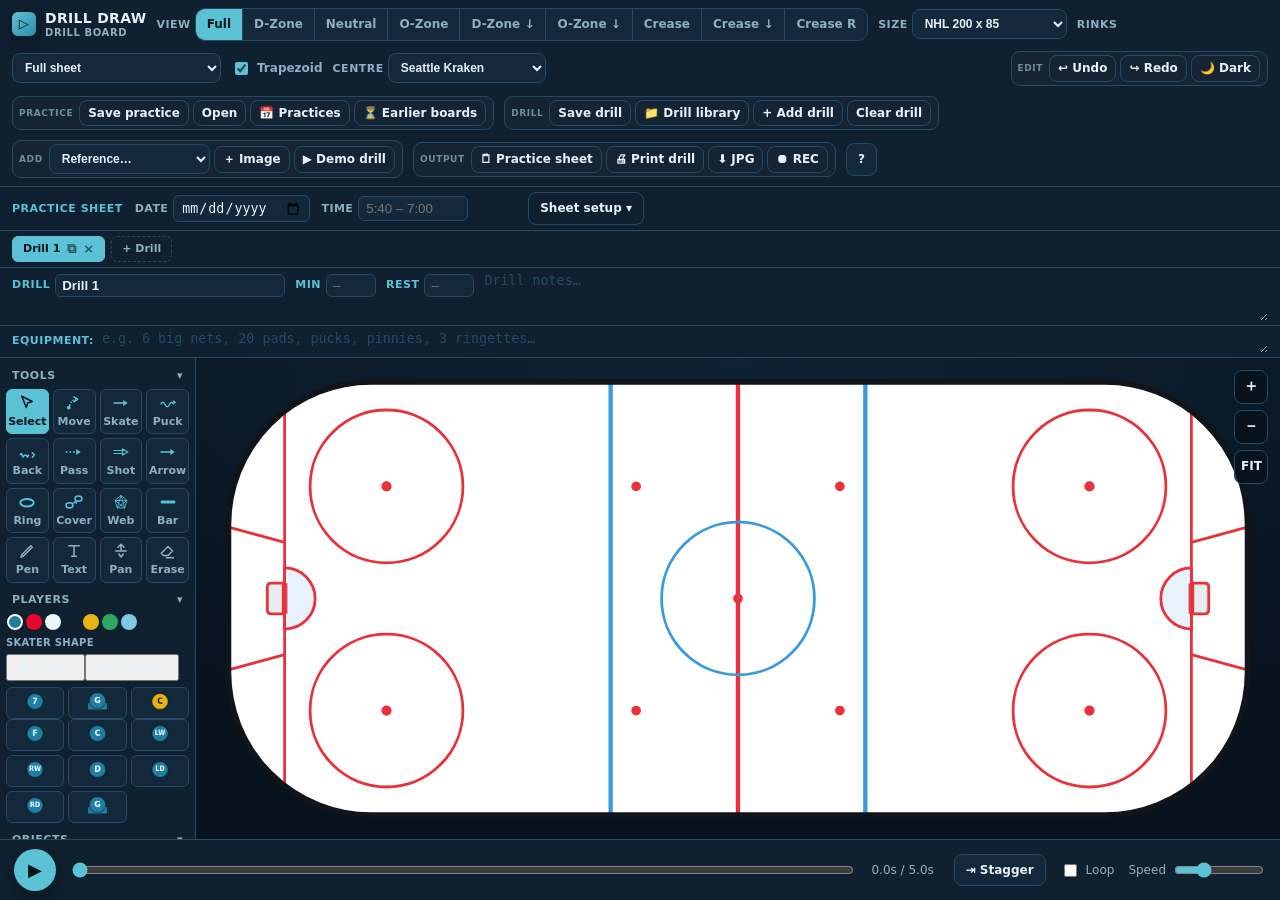
==== commit b804031b: "Name the drill where you can see it, beside its minutes The drill's name only ever lived on its tab," ====
--- a/index.html
+++ b/index.html
@@ -3,7 +3,7 @@
 <meta name="viewport" content="width=device-width, initial-scale=1, maximum-scale=1, user-scalable=no">
 <title>Drill Draw</title>
 <link rel="icon" href="data:image/svg+xml,<svg xmlns='http://www.w3.org/2000/svg' viewBox='0 0 100 100'><rect width='100' height='100' rx='18' fill='%230A1622'/><ellipse cx='50' cy='54' rx='34' ry='22' fill='none' stroke='%23EAF6FB' stroke-width='5'/><line x1='16' y1='54' x2='84' y2='54' stroke='%23E8313A' stroke-width='4'/><line x1='50' y1='32' x2='50' y2='76' stroke='%233A9BDC' stroke-width='3'/><circle cx='50' cy='54' r='8' fill='none' stroke='%233A9BDC' stroke-width='3'/></svg>">
-<link rel="stylesheet" href="style.css?v=uitidy-202611111545">
+<link rel="stylesheet" href="style.css?v=drillname-202611112100">
 
 
 <div class="app">
@@ -169,6 +169,12 @@
 
   <div class="scenebar" id="scenebar"></div>
   <div class="drill-notes notes-row">
+    <!-- The drill's own name, in the open, next to its minutes. It used to live
+         only on the tab, renamed by a double-click nobody guesses, so drills
+         stayed "Drill 4" and the practice sheet printed that. -->
+    <label class="mins-lbl" title="This drill's name. Shows on its tab, prints on the practice sheet, and is the file name when you save the drill on its own.">Drill
+      <input type="text" id="drillName" placeholder="Name this drill">
+    </label>
     <label class="mins-lbl" title="How long this rink runs. Totalled against the Time above and printed on the sheet.">Min
       <input type="number" id="drillMins" min="0" max="180" step="1" placeholder="–">
     </label>
--- a/style.css
+++ b/style.css
@@ -268,6 +268,11 @@
   .mins-lbl input{width:50px;background:var(--panel);border:1px solid var(--line);border-radius:6px;
     color:var(--ink);padding:3px 6px;font:12px/1.3 inherit;text-transform:none;letter-spacing:0}
   .mins-lbl input:focus{outline:none;border-color:var(--accentdk)}
+  /* The name box is a name, not a number: wide, and in ink rather than the
+     muted number colour, because it is the one field on this row you read
+     rather than fill in. */
+  .mins-lbl input#drillName{width:230px;font-weight:600;max-width:40vw}
+  @media (max-width:760px){ .mins-lbl input#drillName{width:130px} }
   .sheet-head .sh-note.over{color:#ff9aa8;font-weight:700}
   .sheet-head .sh-note.fits{color:#7ee0a6;font-weight:700}
 
